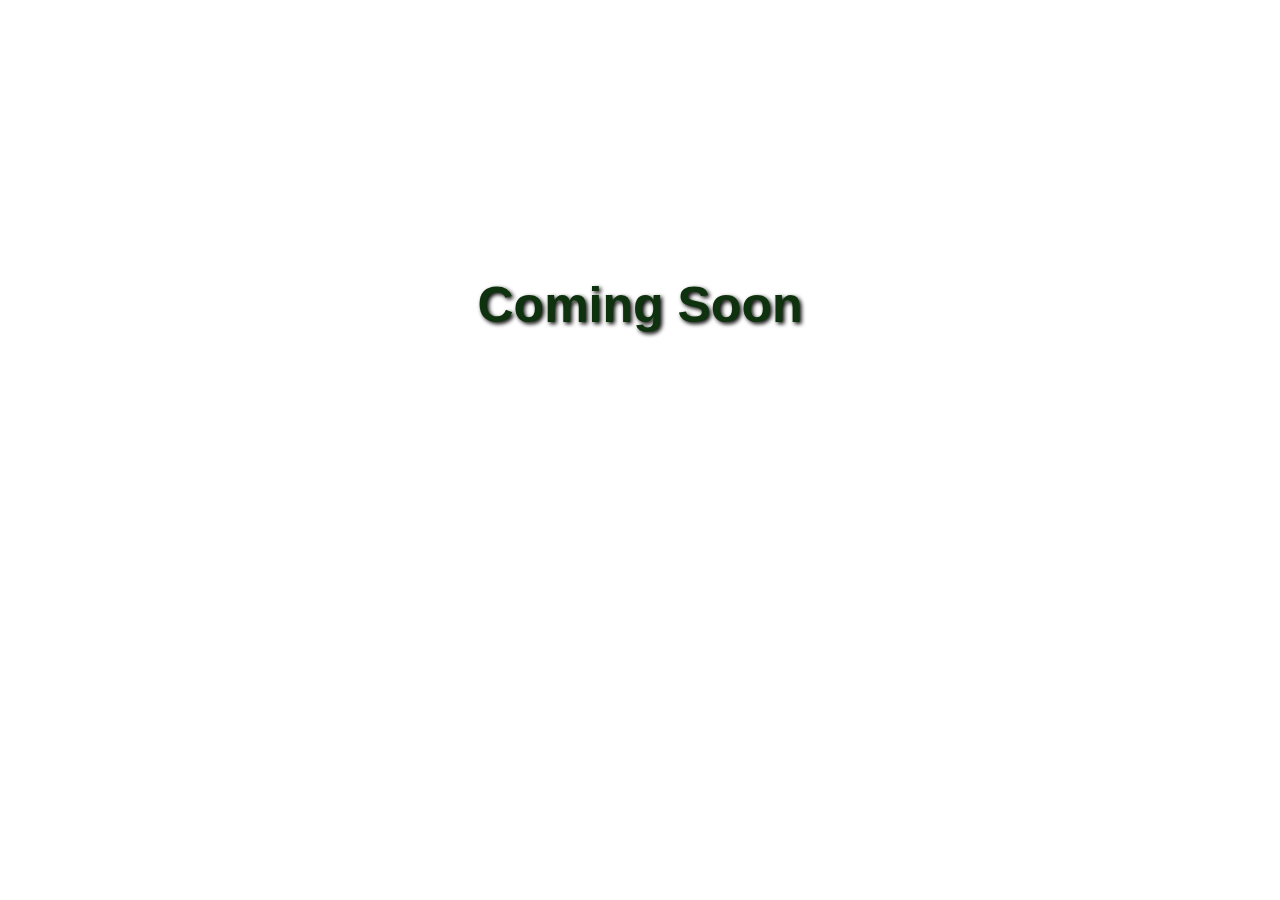
==== come.html @ 81652965 "minor css" ====
<!DOCTYPE html>
<html>
<head>
    <style>
        body {
            background-color: #000000;
            display: flex;
            justify-content: center;
            align-items: center;
            height: 100vh;
            margin: 0;
            font-family: Arial, sans-serif;
            background: url('https://images.pexels.com/photos/15286/pexels-photo.jpg') no-repeat center center fixed;
            background-size: cover;
        }
        .container {
            text-align: center;
        }
        h1 {
            font-size: 50px;
            color: #0d320d; /* Change the color to green */
            text-shadow: 2px 2px 4px #000000;
            animation: glow 2s ease-in-out infinite alternate;
        }
        @keyframes glow {
            from {
                text-shadow: 0 0 10px #00ff00, 0 0 20px #00ff00, 0 0 30px #00ff00, 0 0 40px #00ff00;
            }
            to {
                text-shadow: 0 0 20px #00ff00, 0 0 30px #00ff00, 0 0 40px #00ff00, 0 0 50px #00ff00, 0 0 60px #00ff00;
            }
        }

       /* Responsive styling */
       @media only screen and (max-width: 600px) {
        h1 {
            font-size: 50px;
        }
        iframe {
            width: 250px;
            height: 250px;
        }
    }
    </style>
</head>
<body>
    <div class="container">
        <h1>Coming Soon</h1>
        <iframe src="https://giphy.com/embed/xdkXW7Scx6gus" width="480" height="270" frameBorder="0" class="giphy-embed" allowFullScreen></iframe><p>
            
</body>
</html>
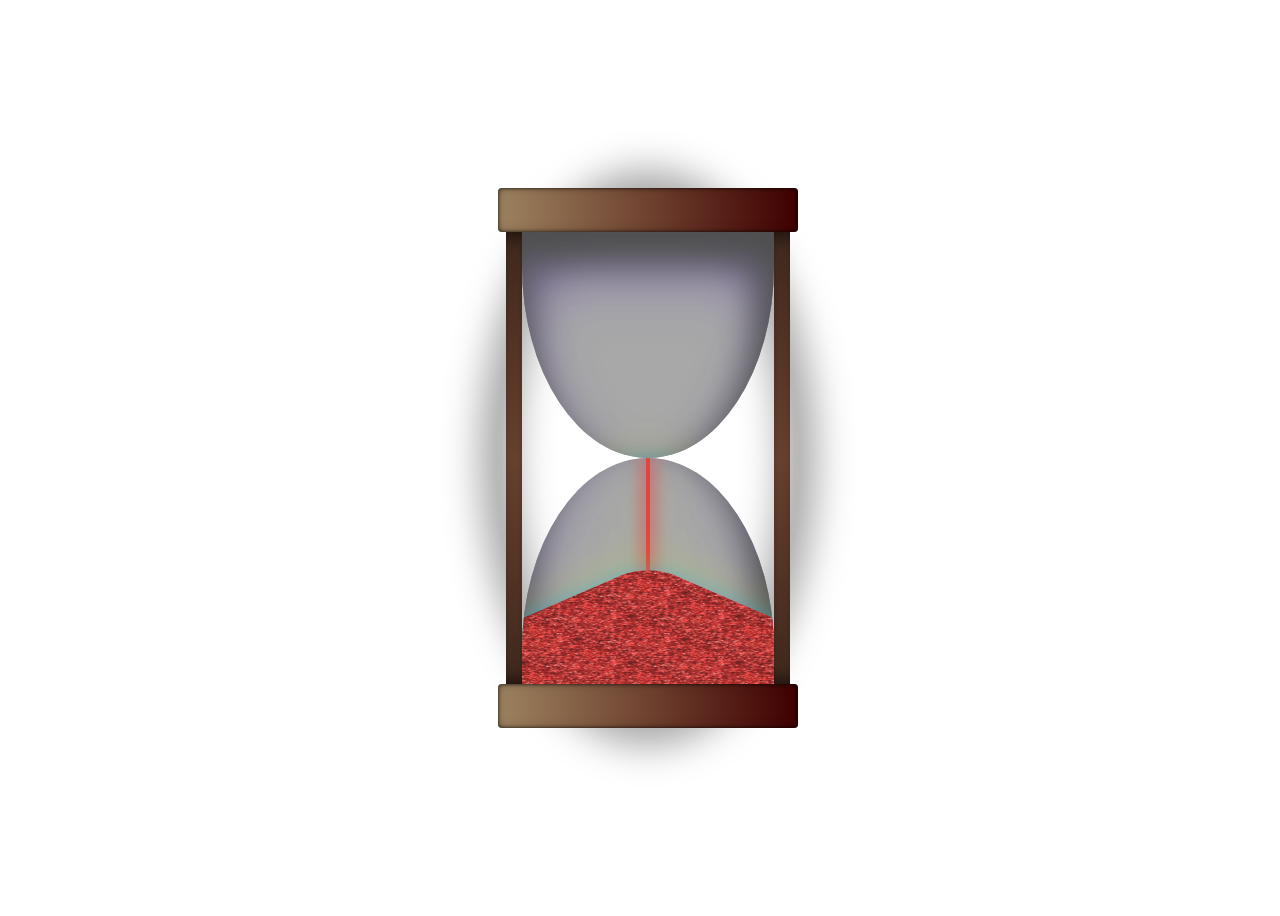
==== commit 94a1cf74: "ui/ux update" ====
--- a/come.html
+++ b/come.html
@@ -1,52 +1,436 @@
 <!DOCTYPE html>
-<html>
+<html lang="en">
 <head>
-    <style>
-        body {
-            background-color: #000000;
-            display: flex;
-            justify-content: center;
-            align-items: center;
-            height: 100vh;
-            margin: 0;
-            font-family: Arial, sans-serif;
-            background: url('https://images.pexels.com/photos/15286/pexels-photo.jpg') no-repeat center center fixed;
-            background-size: cover;
-        }
-        .container {
-            text-align: center;
-        }
-        h1 {
-            font-size: 50px;
-            color: #0d320d; /* Change the color to green */
-            text-shadow: 2px 2px 4px #000000;
-            animation: glow 2s ease-in-out infinite alternate;
-        }
-        @keyframes glow {
-            from {
-                text-shadow: 0 0 10px #00ff00, 0 0 20px #00ff00, 0 0 30px #00ff00, 0 0 40px #00ff00;
-            }
-            to {
-                text-shadow: 0 0 20px #00ff00, 0 0 30px #00ff00, 0 0 40px #00ff00, 0 0 50px #00ff00, 0 0 60px #00ff00;
-            }
-        }
-
-       /* Responsive styling */
-       @media only screen and (max-width: 600px) {
-        h1 {
-            font-size: 50px;
-        }
-        iframe {
-            width: 250px;
-            height: 250px;
-        }
-    }
-    </style>
+<meta charset="UTF-8">
+<meta name="viewport" content="width=device-width, initial-scale=1.0">
+<title>Hourglass</title>
+<style>
+    .video-background {
+        position: fixed;
+        top: 0;
+        left: 0;
+        width: 100%;
+        height: 100%;
+        overflow: hidden;
+        z-index: -1;
+      }
+      
+      .video-background video {
+        min-width: 100%;
+        min-height: 100%;
+      }
+      
+      
+      *, *::before, *::after {
+        box-sizing: border-box;
+      }
+      
+      input {
+        display: none;
+        pointer-events: none;
+        opacity: 0;
+      }
+      
+      .container {
+        height: 100vh;
+        width: 100vw;
+        display: flex;
+        align-items: center;
+        justify-content: center;
+        
+      }
+      
+      .hourglass-wrapper {
+        height: 100%;
+        max-height: 540px;
+        width: 300px;
+        position: relative;
+        box-shadow: 0 0 38px 18px rgba(0, 0, 0, 0.349), 0 0 38px 18px rgba(0, 0, 0, 0.349) inset;
+        border-radius: 50%;
+      }
+      
+      .hourglass-wrapper:before,
+      .hourglass-wrapper:after {
+        content: '';
+        background: rgb(157,131,95);
+        background: linear-gradient(90deg, rgba(64,0,0,1) 0%, rgba(157,131,95,1) 50%, rgba(64,0,0,1) 100%);
+        box-shadow: 0 0 16px -7px inset rgb(0 0 0 / 68%), 0 0 3px 1px #00000080 inset;
+        background-size: 200%;
+        background-position: 100%;
+        width: 100%;
+        border-radius: 4px;
+        height: 44px;
+        left: 0;
+        position: absolute;
+        z-index: 2;
+      }
+      
+      .hourglass-wrapper:before {
+        top: 0;
+      }
+      
+      .hourglass-wrapper:after {
+        bottom: 0;
+      }
+      
+      .hourglass {
+        height: calc(100% - 88px);
+        width: 100%;
+        position: absolute;
+        left: 0;
+        top: 44px;
+        opacity: 0.001;
+        transition: opacity 0.42s 0.33s ease-out;
+        overflow: hidden;
+      }
+      
+      .hourglass.visible {
+        opacity: 1;
+      }
+      
+      .rod {
+        width: 16px;
+        height: 100%;
+        position: absolute;
+        top: 0;
+        pointer-events: none;
+        background: rgb(64,41,30);
+        background: linear-gradient(0deg, rgba(64,41,30,1) 0%, rgba(105,66,48,1) 50%, rgba(64,41,30,1) 100%);
+        box-shadow: 0 15px 16px -10px inset rgb(0 0 0 / 52%), 0 -15px 16px -10px inset rgb(0 0 0 / 52%);
+      }
+      
+      .rod-1 {
+        left: 8px;
+        animation: rotateRod1 5s infinite;
+      }
+      
+      @keyframes rotateRod1 {
+        0% {
+          transform: translate(0);
+          z-index: 0;
+        } 0.0001% {
+          z-index: 5;
+        } 25% {
+          transform: translate(269px);
+          z-index: 5;
+        } 25.0001% {
+          z-index: 0;
+        } 50% {
+          transform: translate(0);
+          z-index: 0;
+        } 50.0001% {
+          z-index: 5;
+        } 75% {
+          transform: translate(269px);
+          z-index: 5;
+        } 75.0001% {
+          z-index: 0;
+        } 100% {
+          transform: translate(0);
+          z-index: 0;
+        }
+      }
+      
+      .rod-2 {
+        right: 8px;
+        animation: rotateRod2 5s infinite;
+      }
+      
+      @keyframes rotateRod2 {
+        0% {
+          transform: translate(0);
+          z-index: 5;
+        } 0.0001% {
+          z-index: 0;
+        } 25% {
+          transform: translate(-269px);
+          z-index: 0;
+        } 25.0001% {
+          z-index: 5;
+        } 50% {
+          transform: translate(0);
+          z-index: 5;
+        } 50.0001% {
+          z-index: 0;
+        } 75% {
+          transform: translate(-269px);
+          z-index: 0;
+        } 75.0001% {
+          z-index: 5;
+        } 100% {
+          transform: translate(0);
+          z-index: 5;
+        }
+      }
+      
+      div.rod {
+        animation-timing-function: cubic-bezier(0.455, 0.03, 0.515, 0.955);
+      }
+      
+      .hourglass-part {
+        left: 8%;
+        width: 84%;
+        height: 50%;
+        position: relative;
+        background-color: rgb(255 255 255 / 38%);
+        z-index: 1;
+        backdrop-filter: brightness(0.45) blur(1px);
+        overflow: hidden;
+      }
+      
+      .hourglass-part:before {
+        background-color: #df4543;
+        content: '';
+        position: absolute;
+        left: 0;
+        right: 0;
+        width: 4px;
+        height: 100%;
+        margin: 0 auto;
+        box-shadow: 0 0 17px 2px rgb(223 69 67), 0 0 50px 1px rgb(212 255 14 / 27%);
+        opacity: 0;
+      }
+      
+      #hourglass1:checked ~ .hourglass-wrapper .hourglass-part-A:before {
+        opacity: 1;
+        animation: sandFalling 6.05s forwards;
+      }
+      
+      #hourglass2:checked ~ .hourglass-wrapper .hourglass-part-B:before {
+        opacity: 1;
+        animation: sandFalling 6.05s forwards;
+      }
+      
+      @keyframes sandFalling {
+        0%, 10% {
+          opacity: 0;
+        }
+        12%, 96% {
+          opacity: 1;
+        } 100% {
+          opacity: 0;
+        }
+      }
+      
+      .hourglass-part-A {
+        border-bottom-left-radius: 50% 85%;
+        border-bottom-right-radius: 50% 85%;
+        box-shadow: -6px 24px 34px 9px inset #4f4f4f, 0px 40px 60px 9px inset rgb(74 35 191 / 27%);
+      }
+      
+      .hourglass-part-B {
+        border-top-left-radius: 50% 85%;
+        border-top-right-radius: 50% 85%;
+        box-shadow: -6px -32px 34px 9px inset #4f4f4f, 0px -40px 60px 9px inset rgb(74 35 191 / 27%);
+      }
+      
+      .hourglass-part .sand {
+        position: absolute;
+        height: 252px;
+        width: 252px;
+        background-image: url('[data-uri]');
+        transform: rotate(45deg) skew(-15deg, -15deg);
+        left: 0;
+        border-radius: 30px;
+        mix-blend-mode: hard-light;
+        box-shadow: 0 0 20px -1px rgb(14 160 255 / 43%), 0 0 50px 1px rgb(212 255 14 / 27%);
+      }
+      
+      .hourglass-part .sand-wrapper {
+        position: relative;
+        height: 100%;
+        width: 100%;
+        transition: 0.25s cubic-bezier(0.47, 0, 0.745, 0.715) 
+      }
+      
+      .hourglass-part .sand {
+        top: 0;
+        bottom: 0;
+        margin: auto 0;
+      }
+      
+      .hourglass-part .sand-inner {
+        height: 100%;
+        width: 100%;
+        transition: 6s linear;
+      }
+      
+      #hourglass1:checked ~ .hourglass-wrapper .hourglass-part-A .sand-wrapper { 
+        transform: translate(0, -40%) scale(1, 0.75);
+        animation: fadeInSand 6s forwards;
+      }
+      
+      #hourglass2:checked ~ .hourglass-wrapper .hourglass-part-A .sand-wrapper {
+        transform: translate(0, 30%) rotate(180deg);
+        animation: fadeAwaySand 6s forwards;
+      }
+      
+      #hourglass1:checked ~ .hourglass-wrapper .hourglass-part-B .sand-wrapper { 
+        transform: translate(0, -30%);
+        animation: fadeAwaySand 6s forwards;
+      }
+      
+      #hourglass2:checked ~ .hourglass-wrapper .hourglass-part-B .sand-wrapper {
+        transform: translate(0, 40%) rotate(180deg) scale(1, 0.75);
+        animation: fadeInSand 6s forwards;
+      }
+      
+      #hourglass2:checked ~ .hourglass-wrapper .hourglass-part-A .sand-inner {
+        transform: translate(0, -74%)
+      }
+      
+      #hourglass1:checked ~ .hourglass-wrapper .hourglass-part-B .sand-inner {
+        transform: translate(0, -74%);
+      }
+      
+      @keyframes  fadeInSand {
+        0%, 5% {
+          opacity: 0;
+        } 6%, 100% {
+          opacity: 1;
+        }
+      }
+      
+      @keyframes fadeAwaySand {
+        0%, 97% {
+          opacity: 1;
+        } 100% {
+          opacity: 0;
+        }
+      }
+      
+      .hourglass-wrapper label {
+        position: absolute;
+        height: 100%;
+        width: 100%;
+        z-index: 10;
+        cursor: pointer;
+      }
+      
+      #hourglass1:checked ~ .hourglass-wrapper label[for="hourglass1"],
+      #hourglass2:checked ~ .hourglass-wrapper label[for="hourglass2"] {
+        pointer-events: none;
+      }
+      
+      #hourglass1:checked ~ .hourglass-wrapper {
+        animation: rotateHourglass1 1.22s cubic-bezier(0.165, 0.84, 0.44, 1) forwards;
+      }
+      
+      #hourglass2:checked ~ .hourglass-wrapper {
+        animation: rotateHourglass2 1.22s cubic-bezier(0.165, 0.84, 0.44, 1);
+      }
+      
+      @keyframes rotateHourglass1 {
+        to {
+          transform: rotate(180deg);
+        }
+      }
+      
+      @keyframes rotateHourglass2 {
+        0% {
+          transform: rotate(180deg);
+        } 100% {
+          transform: rotate(360deg);
+        }
+      }
+      
+      #hourglass1:checked ~ .hourglass-wrapper:before,
+      #hourglass1:checked ~ .hourglass-wrapper:after {
+        animation: topBottomColors1 1.22s ease-in-out forwards;
+      }
+      
+      @keyframes topBottomColors1 {
+        60%, 100% {
+          background-position: 200%;
+        }
+      }
+      
+      #hourglass2:checked ~ .hourglass-wrapper:before,
+      #hourglass2:checked ~ .hourglass-wrapper:after {
+        animation: topBottomColors2 1.22s ease-in-out;
+      }
+      
+      @keyframes topBottomColors2 {
+        0% {
+          background-position: 0;
+        }
+        60%, 100% {
+          background-position: 100%;
+        }
+      }
+      
+      .change-blocker {
+        pointer-events: none;
+        position: absolute;
+        height: 100%;
+        width: 100%;
+        z-index: 12;
+      }
+      
+      #hourglass1:checked ~ .hourglass-wrapper .change-blocker {
+        animation: blocking1 6s linear
+      }
+      
+      @keyframes blocking1 {
+        0%, 99.9999% {
+          pointer-events: initial;
+        }
+      }
+      
+      #hourglass2:checked ~ .hourglass-wrapper .change-blocker {
+        animation: blocking2 6s linear
+      }
+      
+      @keyframes blocking2 {
+        0%, 99.9999% {
+          pointer-events: initial;
+        }
+      }
+</style>
 </head>
 <body>
-    <div class="container">
-        <h1>Coming Soon</h1>
-        <iframe src="https://giphy.com/embed/xdkXW7Scx6gus" width="480" height="270" frameBorder="0" class="giphy-embed" allowFullScreen></iframe><p>
-            
+ <!--header-->   
+ <div class="video-background">
+    <video autoplay muted loop id="background-video">
+      <source src="icons/Stars.mp4" type="video/mp4">
+      Your browser does not support the video tag.
+    </video>
+  </div>
+  
+<div class="container">
+  <input type="radio" name="hourglass" id="hourglass1" checked>
+  <input type="radio" name="hourglass" id="hourglass2">
+  <div class="hourglass-wrapper">
+    <div class="hourglass">
+      <div class="rod rod-1"></div>
+      <div class="rod rod-2"></div>
+      <div class="hourglass-part hourglass-part-A">
+        <div class="sand-wrapper">
+          <div class="sand-inner">
+            <div class="sand"></div>
+          </div>
+        </div>
+      </div>
+      <div class="hourglass-part hourglass-part-B">
+        <div class="sand-wrapper">
+          <div class="sand-inner">
+            <div class="sand"></div>
+          </div>
+        </div>
+      </div>
+    </div>
+    <label for="hourglass1"></label>
+    <label for="hourglass2"></label>
+    <div class="change-blocker"></div>
+  </div>
+</div>
+
+<script>
+window.onload = () => { 
+  document.getElementById('hourglass2').checked = true; 
+  document.querySelector('.hourglass').classList.add('visible');
+};
+</script>
+
 </body>
 </html>
